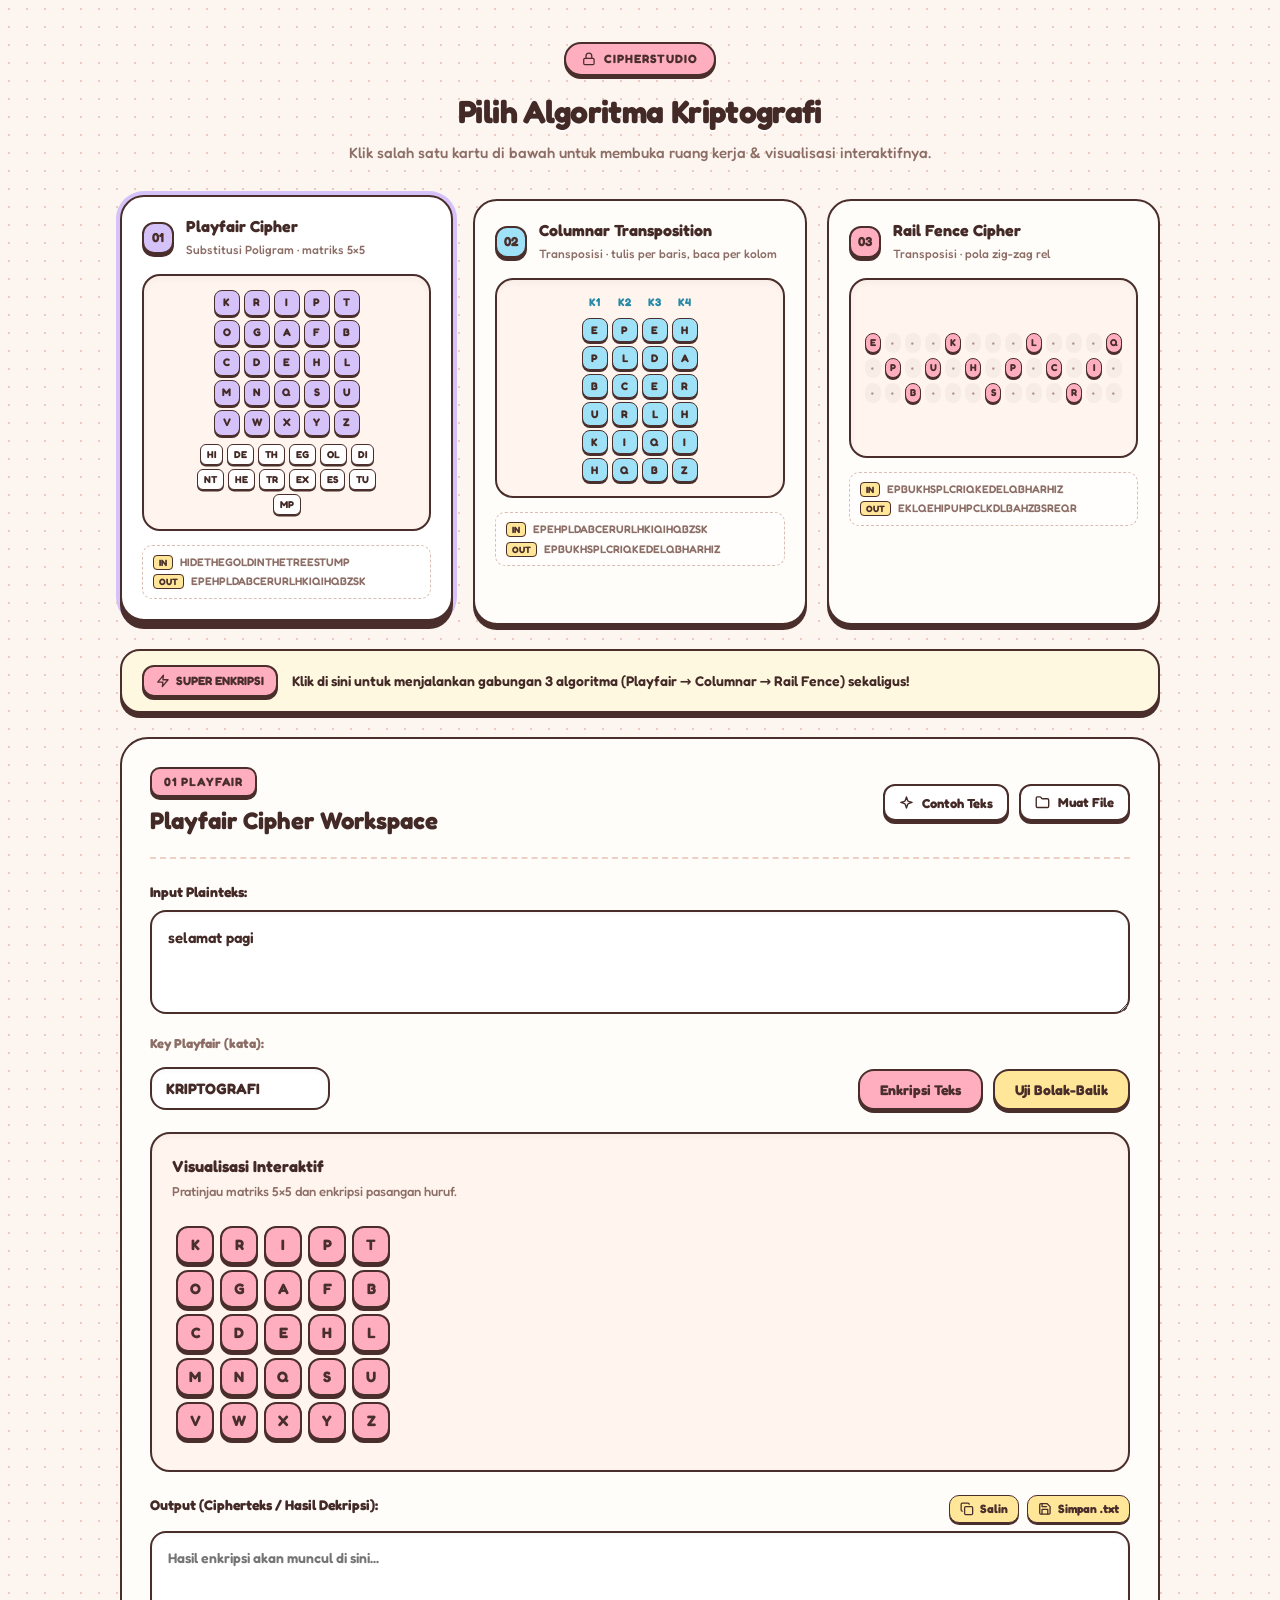
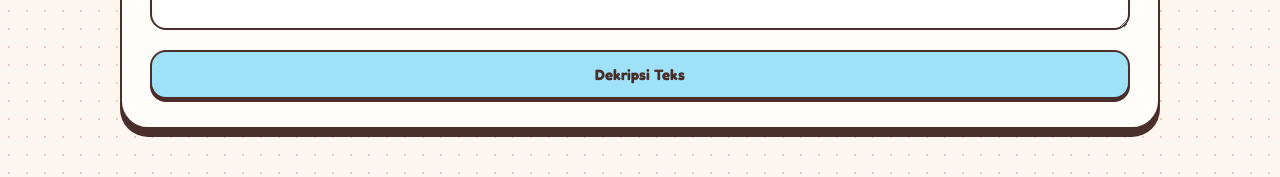
==== frontend/index.html @ e1f06497 "feat(frontend): add visual cryptography studio with responsive pastel UI and .htaccess" ====
<!DOCTYPE html>
<html lang="id">
<head>
  <meta charset="UTF-8" />
  <meta name="viewport" content="width=device-width, initial-scale=1.0" />
  <title>CipherStack — Visual Cryptography Studio</title>
  <link rel="preconnect" href="https://fonts.googleapis.com">
  <link rel="preconnect" href="https://fonts.gstatic.com" crossorigin>
  <link href="https://fonts.googleapis.com/css2?family=Fredoka:wght@400;500;600;700&family=Quicksand:wght@500;600;700&family=JetBrains+Mono:wght@500;700&display=swap" rel="stylesheet">
  <link rel="stylesheet" href="style.css" />
</head>
<body>
  <div class="container">
    <!-- Header -->
    <header class="header">
      <div class="logo-tag">
        <svg class="ui-icon" viewBox="0 0 24 24"><rect x="3" y="11" width="18" height="11" rx="2" ry="2"></rect><path d="M7 11V7a5 5 0 0 1 10 0v4"></path></svg>
        CIPHERSTUDIO
      </div>
      <h1>Pilih Algoritma Kriptografi</h1>
      <p class="subtitle">Klik salah satu kartu di bawah untuk membuka ruang kerja & visualisasi interaktifnya.</p>
    </header>

    <!-- 3 KARTU BERDAMPINGAN PERSIS SEPERTI GAMBAR -->
    <section class="cards-showcase">
      <!-- 01 Playfair Card (Default Active) -->
      <div class="show-card card-playfair active" data-algo="playfair">
        <div class="card-top">
          <span class="card-num num-purple">01</span>
          <div>
            <h3>Playfair Cipher</h3>
            <span class="card-desc">Substitusi Poligram · matriks 5×5</span>
          </div>
        </div>
        <div class="preview-box">
          <div class="pf-mini-grid" id="pfPreviewGrid"></div>
          <div class="pf-digraphs-row" id="pfPreviewDigraphs"></div>
        </div>
        <div class="io-sample">
          <div><small>IN</small> <span id="pfSampleIn">HIDETHEGOLDINTHETREESTUMP</span></div>
          <div><small>OUT</small> <span id="pfSampleOut">EPEHPLDABCERURLHKIQIHQBZSK</span></div>
        </div>
      </div>

      <!-- 02 Columnar Card -->
      <div class="show-card card-columnar" data-algo="columnar">
        <div class="card-top">
          <span class="card-num num-cyan">02</span>
          <div>
            <h3>Columnar Transposition</h3>
            <span class="card-desc">Transposisi · tulis per baris, baca per kolom</span>
          </div>
        </div>
        <div class="preview-box">
          <div class="col-headers"><span>K1</span><span>K2</span><span>K3</span><span>K4</span></div>
          <div class="col-mini-grid" id="colPreviewGrid"></div>
        </div>
        <div class="io-sample">
          <div><small>IN</small> <span id="colSampleIn">EPEHPLDABCERURLHKIQIHQBZSK</span></div>
          <div><small>OUT</small> <span id="colSampleOut">EPBUKHSPLCRIQKEDELQBHARHIZ</span></div>
        </div>
      </div>

      <!-- 03 Rail Fence Card -->
      <div class="show-card card-rail" data-algo="rail">
        <div class="card-top">
          <span class="card-num num-pink">03</span>
          <div>
            <h3>Rail Fence Cipher</h3>
            <span class="card-desc">Transposisi · pola zig-zag rel</span>
          </div>
        </div>
        <div class="preview-box">
          <div class="rail-mini-preview" id="railPreviewGrid"></div>
        </div>
        <div class="io-sample">
          <div><small>IN</small> <span id="railSampleIn">EPBUKHSPLCRIQKEDELQBHARHIZ</span></div>
          <div><small>OUT</small> <span id="railSampleOut">EKLQEHIPUHPCLKDLBAHZBSREQR</span></div>
        </div>
      </div>
    </section>

    <!-- Super Enkripsi Banner Option -->
    <div class="super-banner" id="btnSuper">
      <span class="super-badge">
        <svg class="ui-icon" viewBox="0 0 24 24"><polygon points="13 2 3 14 12 14 11 22 21 10 12 10 13 2"></polygon></svg>
        SUPER ENKRIPSI
      </span>
      <span>Klik di sini untuk menjalankan gabungan 3 algoritma (Playfair → Columnar → Rail Fence) sekaligus!</span>
    </div>

    <!-- WORKSPACE AREA: MUNCUL SESUAI KARTU YANG DIKLIK -->
    <section class="workspace-card" id="workspaceArea">
      <!-- Title Workspace -->
      <div class="ws-header">
        <div>
          <span class="ws-badge" id="wsBadge">03 RAIL FENCE</span>
          <h2 id="wsTitle">Rail Fence Cipher Workspace</h2>
        </div>
        <div class="ws-actions">
          <button class="btn btn-sm btn-ghost" id="btnSample">
            <svg class="ui-icon" viewBox="0 0 24 24"><path d="m12 3-1.9 5.8a2 2 0 0 1-1.3 1.3L3 12l5.8 1.9a2 2 0 0 1 1.3 1.3L12 21l1.9-5.8a2 2 0 0 1 1.3-1.3L21 12l-5.8-1.9a2 2 0 0 1-1.3-1.3Z"></path></svg>
            Contoh Teks
          </button>
          <label class="btn btn-sm btn-ghost">
            <svg class="ui-icon" viewBox="0 0 24 24"><path d="M20 20a2 2 0 0 0 2-2V8a2 2 0 0 0-2-2h-7.9a2 2 0 0 1-1.69-.9L9.6 3.9A2 2 0 0 0 7.93 3H4a2 2 0 0 0-2 2v13a2 2 0 0 0 2 2Z"></path></svg>
            Muat File <input type="file" id="fileInput" accept=".txt" hidden />
          </label>
        </div>
      </div>

      <!-- Input Plaintext & Key -->
      <div class="input-section">
        <label><b>Input Plainteks:</b></label>
        <textarea id="inputText" rows="3" placeholder="Ketik plainteks di sini...">selamat pagi</textarea>

        <!-- Kunci Dinamis Sesuai Algoritma -->
        <div class="key-row">
          <div class="key-field" id="grpRail">
            <label>Key (jumlah rel):</label>
            <input type="number" id="keyRail" value="3" min="1" max="25" />
          </div>

          <div class="key-field" id="grpCol" style="display:none;">
            <label>Key (jumlah kolom):</label>
            <input type="number" id="keyCol" value="4" min="1" max="25" />
          </div>

          <div class="key-field" id="grpPf" style="display:none;">
            <label>Key Playfair (kata):</label>
            <input type="text" id="keyPf" value="KRIPTOGRAFI" />
          </div>

          <div class="btn-group-enc">
            <button class="btn btn-primary" id="btnEncrypt">Enkripsi Teks</button>
            <button class="btn btn-outline" id="btnQuickTest">Uji Bolak-Balik</button>
          </div>
        </div>
      </div>

      <!-- Visualisasi Interaktif (Zig-Zag / Matrix / Columnar) -->
      <div class="viz-section">
        <div class="viz-header">
          <h3>Visualisasi Interaktif</h3>
          <small class="text-muted" id="vizDesc">Pratinjau input pada pola zig-zag.</small>
        </div>
        <div class="viz-content" id="vizContent"></div>
      </div>

      <!-- Output Ciphertext & Tombol Dekripsi Berada di Bawah Output -->
      <div class="output-section">
        <div class="output-header">
          <label><b>Output (Cipherteks / Hasil Dekripsi):</b></label>
          <div class="out-tools">
            <span class="link-tool" id="btnCopy">
              <svg class="ui-icon" viewBox="0 0 24 24"><rect width="14" height="14" x="8" y="8" rx="2" ry="2"></rect><path d="M4 16c-1.1 0-2-.9-2-2V4c0-1.1.9-2 2-2h10c1.1 0 2 .9 2 2"></path></svg>
              Salin
            </span>
            <span class="link-tool" id="btnSave">
              <svg class="ui-icon" viewBox="0 0 24 24"><path d="M19 21H5a2 2 0 0 1-2-2V5a2 2 0 0 1 2-2h11l5 5v11a2 2 0 0 1-2 2z"></path><polyline points="17 21 17 13 7 13 7 21"></polyline><polyline points="7 3 7 8 15 8"></polyline></svg>
              Simpan .txt
            </span>
          </div>
        </div>
        <textarea id="outputText" rows="3" class="mono-font" placeholder="Hasil enkripsi akan muncul di sini..."></textarea>

        <!-- Tombol Dekripsi Tepat di Bawah Output -->
        <div class="decrypt-bar">
          <button class="btn btn-decrypt" id="btnDecrypt">Dekripsi Teks</button>
        </div>

        <!-- Validasi Kebenaran -->
        <div id="valBox" class="val-box" style="display:none;">
          <span class="val-icon" id="valIcon">
            <svg class="ui-icon val-svg" viewBox="0 0 24 24"><path d="M22 11.08V12a10 10 0 1 1-5.93-9.14"></path><polyline points="22 4 12 14.01 9 11.01"></polyline></svg>
          </span>
          <div>
            <strong id="valTitle">Hasil 100% Identik</strong>
            <p id="valDesc">Pesan berhasil didekripsi sempurna sesuai dengan plainteks awal.</p>
          </div>
        </div>
      </div>
    </section>
  </div>

  <!-- Algoritma Backend -->
  <script src="../backend/playfair.js"></script>
  <script src="../backend/columnar_transposition.js"></script>
  <script src="../backend/rail_fence.js"></script>
  <!-- Skrip Frontend -->
  <script src="app.js"></script>
</body>
</html>
---- frontend/style.css ----
/* =========================================================
   CipherStack — Kawaii & Cozy Game Aesthetic Stylesheet
   Inspired by Pastel Cozy Game UI & Character Customizers
   ========================================================= */

:root {
  --border-color: #4a2e2b;
  --border-width: 2.5px;
  --bg-main: #fdf5ef;
  --bg-card: #fffdfa;
  --bg-inner: #fff5ee;
  
  --text-main: #442a27;
  --text-muted: #8c6e66;
  --text-light: #ab8f88;
  
  --pastel-pink: #ffaec0;
  --pastel-pink-dark: #f08ea4;
  --pastel-pink-light: #ffeef2;
  
  --pastel-purple: #d5c2f8;
  --pastel-purple-dark: #bba0ec;
  --pastel-purple-light: #f3edfd;
  
  --pastel-cyan: #9fe2f7;
  --pastel-cyan-dark: #6eceea;
  --pastel-cyan-light: #e8f9fd;
  
  --pastel-yellow: #ffe699;
  --pastel-yellow-dark: #f7d268;
  --pastel-yellow-light: #fff8e1;
  
  --pastel-green: #bceecf;
  --pastel-green-dark: #8fe0ad;
  --pastel-green-light: #eafaf0;
  
  --pastel-peach: #ffd4b8;
  --shadow-solid: 0 5px 0 var(--border-color);
  --shadow-solid-sm: 0 3px 0 var(--border-color);
  --shadow-solid-lg: 0 8px 0 var(--border-color);
}

* {
  box-sizing: border-box;
  margin: 0;
  padding: 0;
  font-family: 'Fredoka', 'Quicksand', system-ui, sans-serif;
  -webkit-tap-highlight-color: transparent;
}

/* Custom Cozy Scrollbars */
::-webkit-scrollbar {
  height: 8px;
  width: 8px;
}
::-webkit-scrollbar-track {
  background: var(--bg-inner);
  border-radius: 10px;
}
::-webkit-scrollbar-thumb {
  background: #dabeb2;
  border-radius: 10px;
  border: 1.5px solid var(--border-color);
}
::-webkit-scrollbar-thumb:hover {
  background: var(--pastel-pink);
}

/* =========================================================
   UI Icons (SVG)
   ========================================================= */
.ui-icon {
  width: 1.15em;
  height: 1.15em;
  stroke: currentColor;
  stroke-width: 2.2;
  stroke-linecap: round;
  stroke-linejoin: round;
  fill: none;
  display: inline-block;
  vertical-align: -0.16em;
  flex-shrink: 0;
}

.val-svg {
  width: 26px;
  height: 26px;
  stroke-width: 2.5;
  display: block;
}

.val-icon {
  display: flex;
  align-items: center;
  justify-content: center;
  flex-shrink: 0;
}

body {
  background-color: var(--bg-main);
  background-image: radial-gradient(#eccbbe 1.5px, transparent 1.5px);
  background-size: 18px 18px;
  color: var(--text-main);
  padding: 32px 16px 48px;
  line-height: 1.5;
  min-height: 100vh;
}

.container {
  max-width: 1040px;
  margin: 0 auto;
  display: flex;
  flex-direction: column;
  gap: 24px;
}

/* =========================================================
   Header Section
   ========================================================= */
.header {
  text-align: center;
  position: relative;
  padding: 10px 0;
}

.logo-tag {
  display: inline-flex;
  align-items: center;
  gap: 8px;
  font-size: 12px;
  font-weight: 700;
  letter-spacing: 0.08em;
  padding: 6px 16px;
  border-radius: 100px;
  background: var(--pastel-pink);
  border: var(--border-width) solid var(--border-color);
  color: var(--border-color);
  box-shadow: var(--shadow-solid-sm);
  margin-bottom: 12px;
}

h1 {
  font-size: 32px;
  font-weight: 700;
  color: var(--text-main);
  letter-spacing: -0.02em;
  text-shadow: 0 2px 0 rgba(255, 255, 255, 0.8);
}

.subtitle {
  font-size: 15px;
  font-weight: 500;
  color: var(--text-muted);
  margin-top: 6px;
  max-width: 600px;
  margin-left: auto;
  margin-right: auto;
}

/* =========================================================
   3 Cards Showcase (Character Customizer Slot Style)
   ========================================================= */
.cards-showcase {
  display: grid;
  grid-template-columns: repeat(3, 1fr);
  gap: 20px;
}

.show-card {
  background: var(--bg-card);
  border: var(--border-width) solid var(--border-color);
  border-radius: 24px;
  padding: 20px;
  cursor: pointer;
  transition: transform 0.2s cubic-bezier(0.34, 1.56, 0.64, 1), box-shadow 0.2s cubic-bezier(0.34, 1.56, 0.64, 1);
  display: flex;
  flex-direction: column;
  gap: 14px;
  box-shadow: var(--shadow-solid);
  position: relative;
  overflow: hidden;
}

.show-card:hover {
  transform: translateY(-4px);
  box-shadow: var(--shadow-solid-lg);
}

.show-card.active {
  transform: translateY(-4px);
  box-shadow: var(--shadow-solid-lg), 0 0 0 4px var(--card-accent);
  background: #ffffff;
}

/* Card Accent Themes */
.card-playfair {
  --card-accent: var(--pastel-purple);
  --card-pill: var(--pastel-purple-light);
  --card-btn: #c7aefa;
}

.card-columnar {
  --card-accent: var(--pastel-cyan);
  --card-pill: var(--pastel-cyan-light);
  --card-btn: #8ce1f7;
}

.card-rail {
  --card-accent: var(--pastel-pink);
  --card-pill: var(--pastel-pink-light);
  --card-btn: #ff9fba;
}

.card-top {
  display: flex;
  align-items: center;
  gap: 12px;
}

.card-top h3 {
  font-size: 16px;
  font-weight: 700;
  color: var(--text-main);
  line-height: 1.2;
}

.card-desc {
  font-size: 12px;
  font-weight: 500;
  color: var(--text-muted);
}

.card-num {
  font-size: 13px;
  font-weight: 800;
  width: 32px;
  height: 32px;
  border-radius: 12px;
  display: grid;
  place-items: center;
  border: var(--border-width) solid var(--border-color);
  box-shadow: var(--shadow-solid-sm);
  flex-shrink: 0;
}

.num-purple {
  background: var(--pastel-purple);
  color: var(--border-color);
}

.num-cyan {
  background: var(--pastel-cyan);
  color: var(--border-color);
}

.num-pink {
  background: var(--pastel-pink);
  color: var(--border-color);
}

/* Showcase Mini Preview Box (Like Item Grid Slots) */
.preview-box {
  background: var(--bg-inner);
  border: var(--border-width) solid var(--border-color);
  border-radius: 18px;
  padding: 14px;
  min-height: 180px;
  display: flex;
  flex-direction: column;
  align-items: center;
  justify-content: center;
  gap: 8px;
  box-shadow: inset 0 3px 6px rgba(74, 46, 43, 0.04);
}

.pf-mini-grid, .col-mini-grid, .col-headers {
  display: grid;
  gap: 4px;
}

.pf-mini-grid {
  grid-template-columns: repeat(5, 26px);
}

.col-mini-grid, .col-headers {
  grid-template-columns: repeat(4, 26px);
}

.col-headers {
  text-align: center;
  font-size: 11px;
  font-weight: 800;
  color: #278aa6;
}

.pf-mini-cell, .col-mini-cell, .rm-cell {
  border-radius: 8px;
  display: grid;
  place-items: center;
  font-family: 'Fredoka', 'JetBrains Mono', monospace;
  font-size: 11px;
  font-weight: 700;
  border: 1.5px solid var(--border-color);
}

.pf-mini-cell {
  height: 26px;
  background: var(--pastel-purple);
  color: var(--text-main);
  box-shadow: 0 2px 0 var(--border-color);
}

.col-mini-cell {
  height: 24px;
  background: var(--pastel-cyan);
  color: var(--text-main);
  box-shadow: 0 2px 0 var(--border-color);
}

.pf-digraphs-row {
  display: flex;
  flex-wrap: wrap;
  gap: 4px;
  justify-content: center;
  max-width: 200px;
}

.pf-chip {
  font-size: 10px;
  font-family: 'Fredoka', 'JetBrains Mono', monospace;
  font-weight: 700;
  background: #ffffff;
  border: 1.5px solid var(--border-color);
  padding: 2px 6px;
  border-radius: 6px;
  color: var(--text-main);
  box-shadow: 0 1.5px 0 var(--border-color);
}

.rail-mini-preview {
  display: flex;
  flex-direction: column;
  gap: 5px;
  width: 100%;
}

.rm-row {
  display: flex;
  align-items: center;
  gap: 4px;
  justify-content: center;
}

.rm-cell {
  width: 20px;
  height: 20px;
  font-size: 10px;
}

.rm-cell.active {
  background: var(--pastel-pink);
  color: var(--border-color);
  box-shadow: 0 2px 0 var(--border-color);
}

.rm-cell.dot {
  background: rgba(74, 46, 43, 0.04);
  border-color: transparent;
  color: var(--text-light);
  font-size: 12px;
}

.io-sample {
  font-family: 'Fredoka', 'JetBrains Mono', monospace;
  font-size: 11px;
  font-weight: 600;
  color: var(--text-muted);
  display: flex;
  flex-direction: column;
  gap: 3px;
  background: rgba(255, 255, 255, 0.6);
  padding: 8px 10px;
  border-radius: 10px;
  border: 1.5px dashed #dabeb2;
}

.io-sample div {
  white-space: nowrap;
  overflow: hidden;
  text-overflow: ellipsis;
}

.io-sample small {
  color: var(--border-color);
  font-weight: 800;
  margin-right: 4px;
  background: var(--pastel-yellow);
  padding: 1px 5px;
  border-radius: 4px;
  border: 1px solid var(--border-color);
}

/* =========================================================
   Super Enkripsi Banner (Cute Ribbon Banner)
   ========================================================= */
.super-banner {
  background: var(--pastel-yellow-light);
  border: var(--border-width) solid var(--border-color);
  border-radius: 20px;
  padding: 14px 20px;
  display: flex;
  align-items: center;
  gap: 14px;
  font-size: 14px;
  font-weight: 600;
  color: var(--text-main);
  cursor: pointer;
  box-shadow: var(--shadow-solid);
  transition: all 0.2s cubic-bezier(0.34, 1.56, 0.64, 1);
}

.super-banner:hover {
  background: var(--pastel-yellow);
  transform: translateY(-2px);
  box-shadow: var(--shadow-solid-lg);
}

.super-badge {
  display: inline-flex;
  align-items: center;
  gap: 6px;
  font-weight: 800;
  font-size: 12px;
  background: var(--pastel-pink);
  color: var(--border-color);
  border: var(--border-width) solid var(--border-color);
  padding: 5px 12px;
  border-radius: 12px;
  box-shadow: var(--shadow-solid-sm);
  flex-shrink: 0;
}

/* =========================================================
   Workspace Main Card
   ========================================================= */
.workspace-card {
  background: var(--bg-card);
  border: var(--border-width) solid var(--border-color);
  border-radius: 28px;
  padding: 28px;
  display: flex;
  flex-direction: column;
  gap: 22px;
  box-shadow: var(--shadow-solid-lg);
}

.ws-header {
  display: flex;
  justify-content: space-between;
  align-items: center;
  flex-wrap: wrap;
  gap: 12px;
  border-bottom: 2px dashed #ecd0c3;
  padding-bottom: 18px;
}

.ws-badge {
  display: inline-block;
  font-size: 12px;
  font-weight: 800;
  letter-spacing: 0.06em;
  background: var(--pastel-pink);
  color: var(--border-color);
  border: 2px solid var(--border-color);
  padding: 4px 12px;
  border-radius: 10px;
  box-shadow: var(--shadow-solid-sm);
  margin-bottom: 6px;
}

.ws-header h2 {
  font-size: 24px;
  font-weight: 700;
  color: var(--text-main);
}

.ws-actions {
  display: flex;
  gap: 10px;
}

/* =========================================================
   Input & Form Controls
   ========================================================= */
.input-section label, .output-header label {
  font-size: 14px;
  font-weight: 700;
  color: var(--text-main);
  margin-bottom: 8px;
  display: block;
}

textarea, .key-field input {
  background: #ffffff;
  border: var(--border-width) solid var(--border-color);
  border-radius: 16px;
  color: var(--text-main);
  outline: none;
  font-weight: 600;
  box-shadow: inset 0 2px 4px rgba(74, 46, 43, 0.04);
  transition: all 0.2s ease;
}

textarea {
  width: 100%;
  padding: 14px 16px;
  font-size: 15px;
  resize: vertical;
  line-height: 1.6;
}

textarea:focus, .key-field input:focus {
  border-color: #f08ea4;
  box-shadow: 0 0 0 4px var(--pastel-pink-light), inset 0 2px 4px rgba(74, 46, 43, 0.04);
}

.mono-font {
  font-family: 'Fredoka', 'JetBrains Mono', monospace;
  font-size: 14px;
}

.key-row {
  display: flex;
  align-items: flex-end;
  gap: 14px;
  margin-top: 14px;
  flex-wrap: wrap;
}

.key-field {
  display: flex;
  flex-direction: column;
  gap: 6px;
}

.key-field label {
  font-size: 13px;
  font-weight: 700;
  color: var(--text-muted);
}

.key-field input {
  padding: 10px 14px;
  font-size: 15px;
  font-family: 'Fredoka', 'JetBrains Mono', monospace;
  font-weight: 700;
}

.key-field input[type="number"] {
  width: 110px;
}

.key-field input[type="text"] {
  width: 180px;
  text-transform: uppercase;
}

.btn-group-enc {
  display: flex;
  gap: 10px;
  margin-left: auto;
}

/* =========================================================
   Buttons (Kawaii Tactile Game Push-Buttons)
   ========================================================= */
.btn {
  padding: 10px 20px;
  border-radius: 16px;
  font-size: 14px;
  font-weight: 700;
  cursor: pointer;
  border: var(--border-width) solid var(--border-color);
  box-shadow: var(--shadow-solid-sm);
  transition: all 0.15s cubic-bezier(0.34, 1.56, 0.64, 1);
  display: inline-flex;
  align-items: center;
  justify-content: center;
  gap: 8px;
  user-select: none;
}

.btn:hover {
  transform: translateY(-2px);
  box-shadow: var(--shadow-solid);
}

.btn:active {
  transform: translateY(2px);
  box-shadow: 0 1px 0 var(--border-color);
}

.btn-sm {
  padding: 7px 14px;
  font-size: 13px;
  border-radius: 12px;
}

.btn-primary {
  background: var(--pastel-pink);
  color: var(--border-color);
}

.btn-primary:hover {
  background: var(--pastel-pink-dark);
}

.btn-outline {
  background: var(--pastel-yellow);
  color: var(--border-color);
}

.btn-outline:hover {
  background: var(--pastel-yellow-dark);
}

.btn-ghost {
  background: #ffffff;
  color: var(--text-main);
}

.btn-ghost:hover {
  background: var(--pastel-peach);
}

/* =========================================================
   Interactive Visualization (Game Grid Display)
   ========================================================= */
.viz-section {
  background: var(--bg-inner);
  border: var(--border-width) solid var(--border-color);
  border-radius: 20px;
  padding: 20px;
  box-shadow: inset 0 3px 6px rgba(74, 46, 43, 0.03);
}

.viz-header {
  margin-bottom: 14px;
}

.viz-header h3 {
  font-size: 16px;
  font-weight: 700;
  color: var(--text-main);
}

.text-muted {
  color: var(--text-muted);
  font-size: 13px;
  font-weight: 500;
}

.viz-content {
  overflow-x: auto;
  padding: 10px 4px;
}

.rail-row {
  display: flex;
  align-items: center;
  gap: 8px;
  margin-bottom: 8px;
}

.rail-label {
  font-size: 13px;
  font-weight: 800;
  color: var(--border-color);
  background: var(--pastel-yellow);
  border: 1.5px solid var(--border-color);
  border-radius: 8px;
  padding: 4px 6px;
  width: 36px;
  text-align: center;
  flex-shrink: 0;
  box-shadow: 0 2px 0 var(--border-color);
}

.rail-cell {
  width: 38px;
  height: 38px;
  border-radius: 12px;
  display: grid;
  place-items: center;
  font-size: 15px;
  font-weight: 800;
  flex-shrink: 0;
  transition: all 0.2s cubic-bezier(0.34, 1.56, 0.64, 1);
  user-select: none;
  border: var(--border-width) solid var(--border-color);
}

.rail-cell.filled {
  background: var(--pastel-pink) !important;
  color: var(--border-color);
  box-shadow: var(--shadow-solid-sm);
  animation: popCell 0.25s cubic-bezier(0.34, 1.56, 0.64, 1);
}

.rail-cell.filled:hover {
  transform: scale(1.15) translateY(-3px);
  box-shadow: var(--shadow-solid);
  cursor: pointer;
  z-index: 2;
}

.rail-cell.empty {
  background: rgba(255, 255, 255, 0.6) !important;
  border: 1.5px dashed #dac2b6 !important;
  box-shadow: none !important;
}

@keyframes popCell {
  0% { transform: scale(0.6); opacity: 0; }
  100% { transform: scale(1); opacity: 1; }
}

/* =========================================================
   Output & Decrypt Section
   ========================================================= */
.output-header {
  display: flex;
  justify-content: space-between;
  align-items: center;
  margin-bottom: 8px;
}

.out-tools {
  display: flex;
  gap: 8px;
}

.link-tool {
  display: inline-flex;
  align-items: center;
  gap: 6px;
  font-size: 12px;
  font-weight: 700;
  color: var(--border-color);
  background: var(--pastel-yellow);
  border: 1.5px solid var(--border-color);
  padding: 4px 10px;
  border-radius: 10px;
  cursor: pointer;
  box-shadow: 0 2px 0 var(--border-color);
  transition: all 0.15s ease;
}

.link-tool:hover {
  background: var(--pastel-yellow-dark);
  transform: translateY(-1px);
  box-shadow: 0 3px 0 var(--border-color);
  text-decoration: none;
}

.link-tool:active {
  transform: translateY(1px);
  box-shadow: 0 1px 0 var(--border-color);
}

.decrypt-bar {
  margin-top: 14px;
}

.btn-decrypt {
  width: 100%;
  background: var(--pastel-cyan);
  color: var(--border-color);
  padding: 13px;
  font-size: 15px;
  font-weight: 800;
}

.btn-decrypt:hover {
  background: var(--pastel-cyan-dark);
}

/* =========================================================
   Validation Box (Toast Style)
   ========================================================= */
.val-box {
  margin-top: 16px;
  padding: 14px 18px;
  border-radius: 18px;
  display: flex;
  align-items: center;
  gap: 14px;
  border: var(--border-width) solid var(--border-color);
  box-shadow: var(--shadow-solid-sm);
  animation: popCell 0.25s ease;
}

.val-box.val-ok {
  background: var(--pastel-green);
  color: var(--border-color);
}

.val-box.val-fail {
  background: #ffd6d6;
  color: var(--border-color);
}

.val-icon {
  font-size: 24px;
}

.val-box strong {
  font-size: 14px;
  font-weight: 800;
  display: block;
}

.val-box p {
  font-size: 13px;
  font-weight: 500;
  color: var(--text-main);
}

/* =========================================================
   Responsive Breakpoints (Desktop -> Tablet -> Mobile)
   ========================================================= */

/* Tablet & Medium Screens */
@media (max-width: 900px) {
  .cards-showcase {
    grid-template-columns: 1fr;
    gap: 16px;
  }
  
  .workspace-card {
    padding: 22px;
    border-radius: 24px;
  }
  
  .btn-group-enc {
    margin-left: 0;
    width: 100%;
  }
  
  .btn-group-enc .btn {
    flex: 1;
  }
}

/* Mobile Screens */
@media (max-width: 640px) {
  body {
    padding: 20px 12px 36px;
  }
  
  .container {
    gap: 18px;
  }
  
  h1 {
    font-size: 24px;
  }
  
  .subtitle {
    font-size: 13.5px;
  }
  
  .super-banner {
    flex-direction: column;
    align-items: flex-start;
    gap: 10px;
    padding: 14px 16px;
    font-size: 13px;
    border-radius: 18px;
  }
  
  .ws-header {
    flex-direction: column;
    align-items: flex-start;
    gap: 12px;
  }
  
  .ws-header h2 {
    font-size: 20px;
  }
  
  .ws-actions {
    width: 100%;
    display: flex;
    gap: 8px;
  }
  
  .ws-actions .btn {
    flex: 1;
  }
  
  .key-row {
    flex-direction: column;
    align-items: stretch;
    gap: 12px;
  }
  
  .key-field input[type="number"],
  .key-field input[type="text"] {
    width: 100%;
  }
  
  .btn-group-enc {
    width: 100%;
    display: flex;
    gap: 8px;
  }
  
  .output-header {
    flex-direction: column;
    align-items: flex-start;
    gap: 8px;
  }
  
  .out-tools {
    width: 100%;
    display: flex;
    justify-content: flex-end;
  }
  
  .val-box {
    padding: 12px 14px;
    gap: 10px;
    border-radius: 14px;
  }
  
  .val-box strong {
    font-size: 13px;
  }
  
  .val-box p {
    font-size: 12px;
  }
}

/* Extra Small Phones (< 400px) */
@media (max-width: 400px) {
  h1 {
    font-size: 21px;
  }
  
  .btn-group-enc,
  .ws-actions {
    flex-direction: column;
  }
  
  .btn-group-enc .btn,
  .ws-actions .btn {
    width: 100%;
  }
  
  .out-tools {
    justify-content: stretch;
  }
  
  .out-tools .link-tool {
    flex: 1;
    justify-content: center;
  }
}
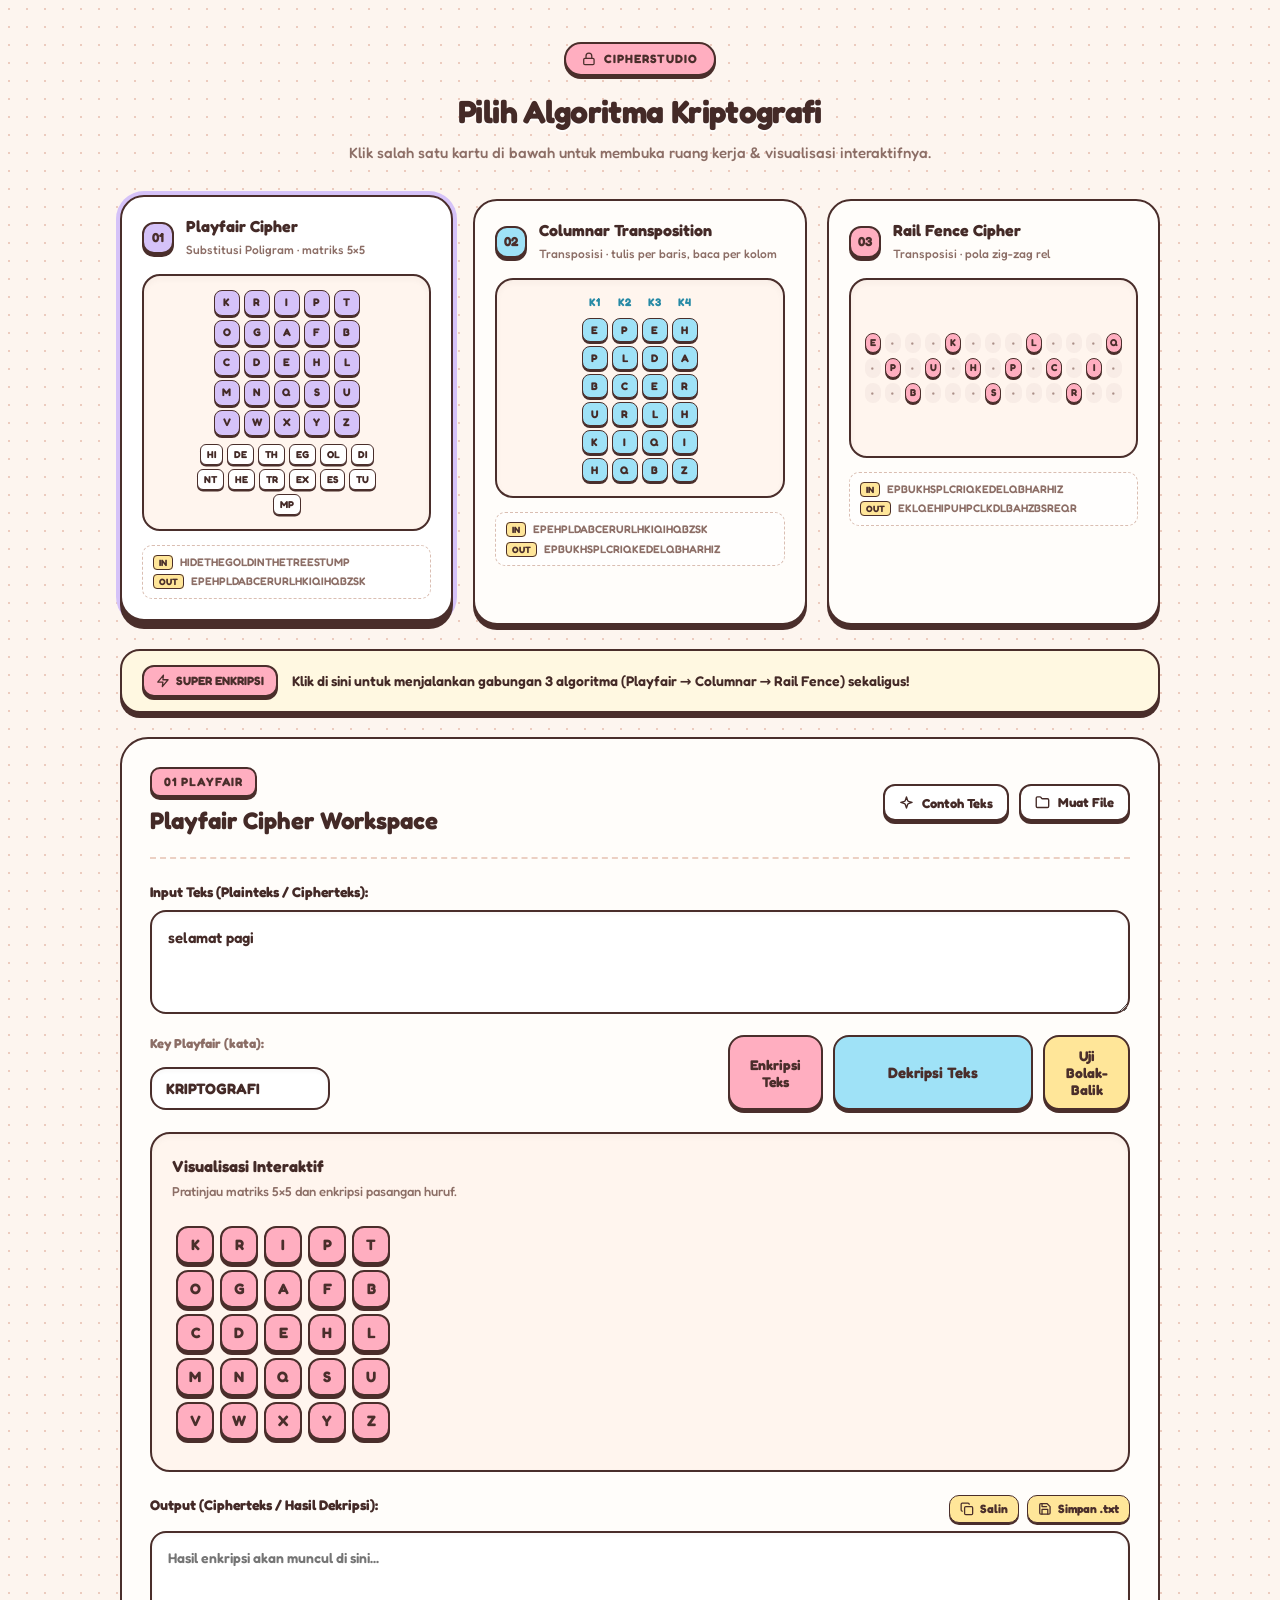
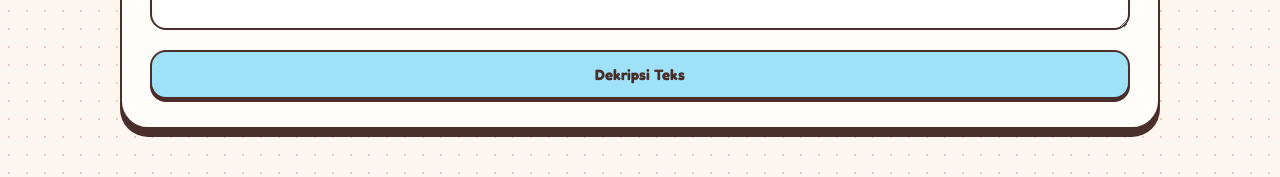
==== commit 594b6b13: "feat(frontend): allow standalone decryption from input or output without requiring initial plaintext" ====
--- a/frontend/index.html
+++ b/frontend/index.html
@@ -111,8 +111,8 @@
 
       <!-- Input Plaintext & Key -->
       <div class="input-section">
-        <label><b>Input Plainteks:</b></label>
-        <textarea id="inputText" rows="3" placeholder="Ketik plainteks di sini...">selamat pagi</textarea>
+        <label><b>Input Teks (Plainteks / Cipherteks):</b></label>
+        <textarea id="inputText" rows="3" placeholder="Ketik atau tempel teks (plainteks / cipherteks) di sini...">selamat pagi</textarea>
 
         <!-- Kunci Dinamis Sesuai Algoritma -->
         <div class="key-row">
@@ -133,6 +133,7 @@
 
           <div class="btn-group-enc">
             <button class="btn btn-primary" id="btnEncrypt">Enkripsi Teks</button>
+            <button class="btn btn-decrypt" id="btnDecryptTop">Dekripsi Teks</button>
             <button class="btn btn-outline" id="btnQuickTest">Uji Bolak-Balik</button>
           </div>
         </div>
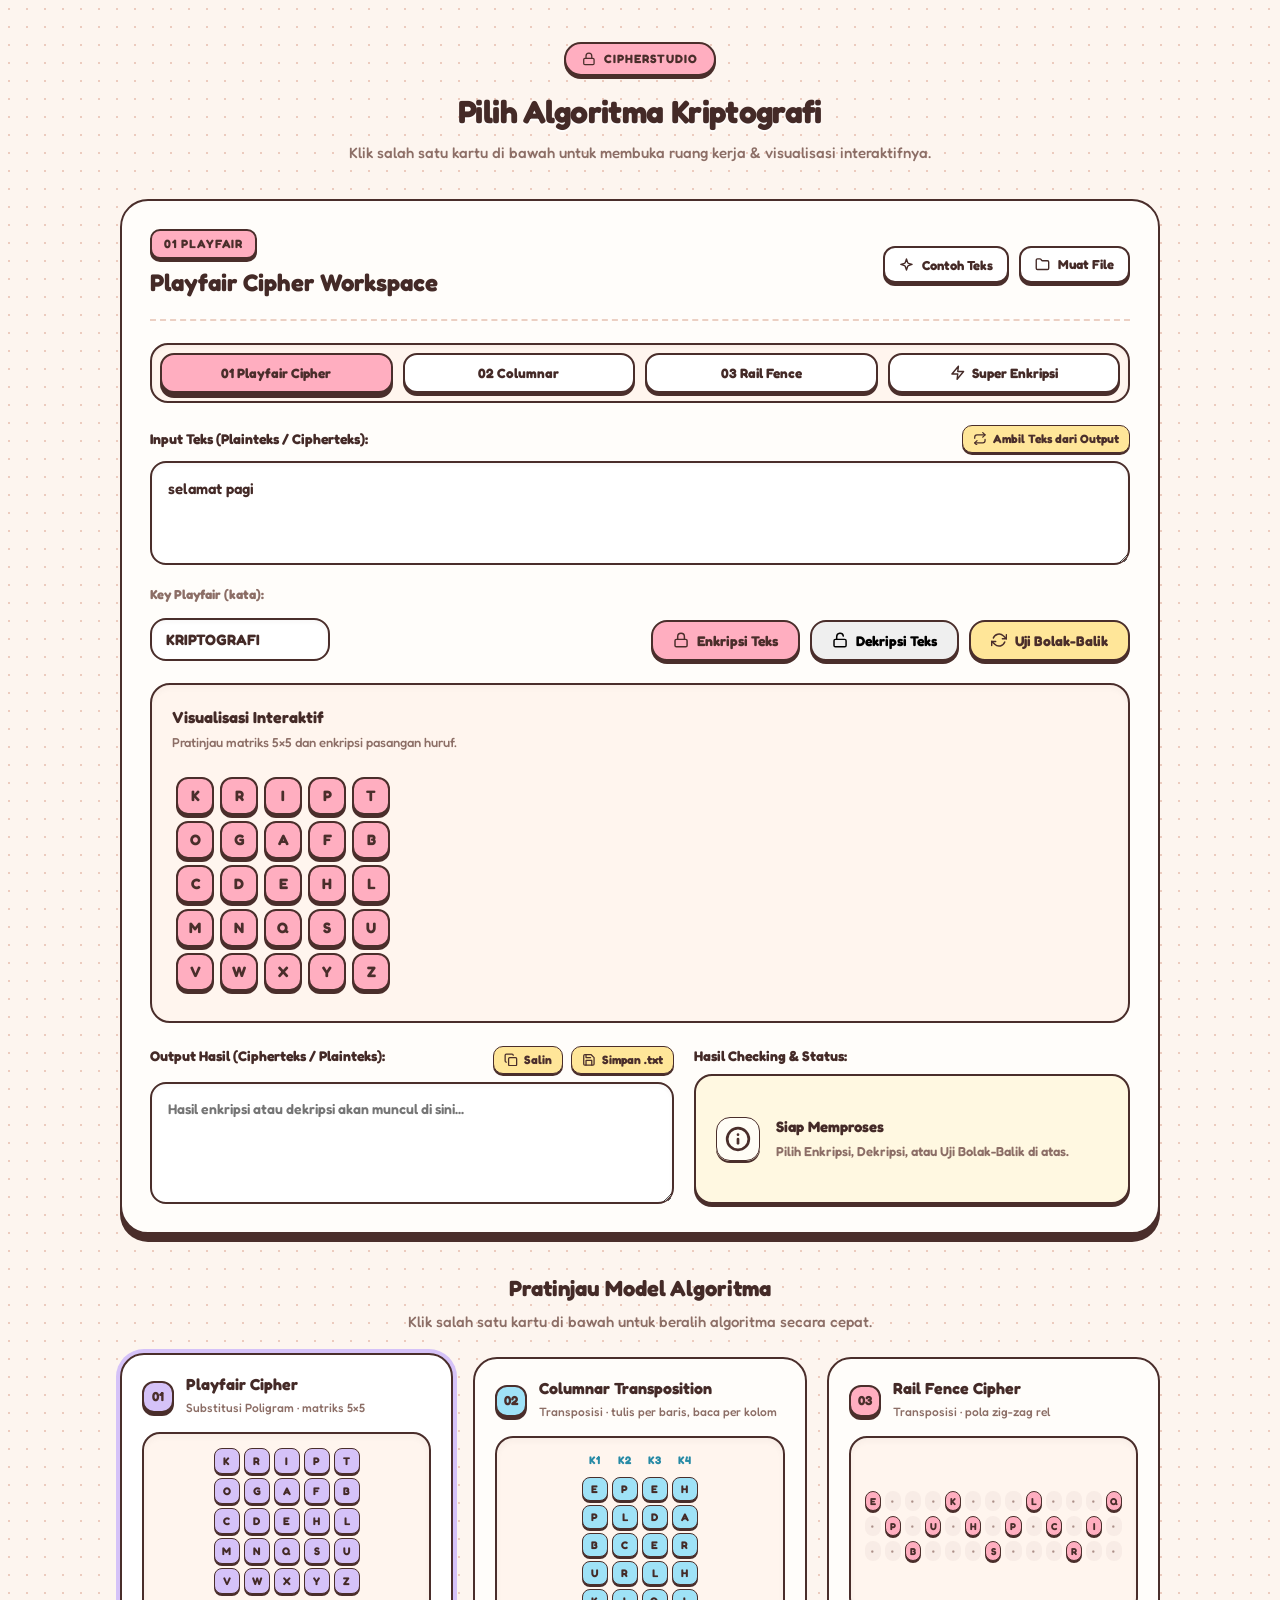
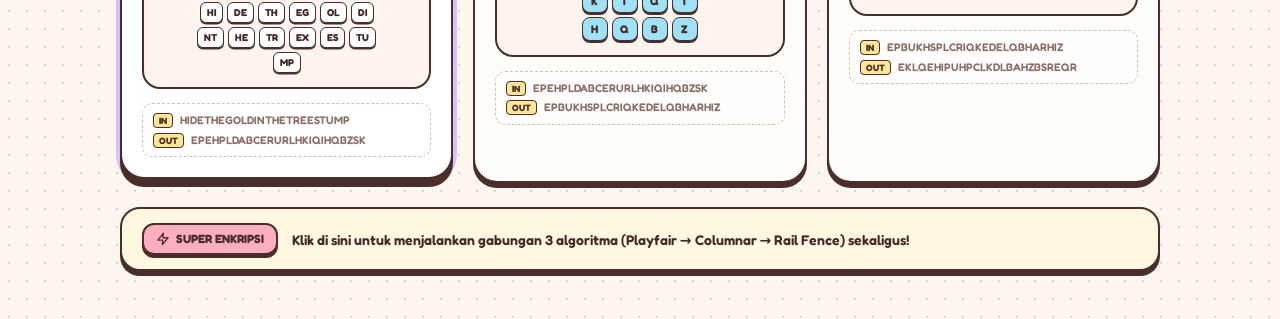
==== commit 6a218737: "feat(frontend): update workspace layout, quick algo tabs, and auto-scroll navigation" ====
--- a/frontend/index.html
+++ b/frontend/index.html
@@ -21,81 +21,13 @@
       <p class="subtitle">Klik salah satu kartu di bawah untuk membuka ruang kerja & visualisasi interaktifnya.</p>
     </header>
 
-    <!-- 3 KARTU BERDAMPINGAN PERSIS SEPERTI GAMBAR -->
-    <section class="cards-showcase">
-      <!-- 01 Playfair Card (Default Active) -->
-      <div class="show-card card-playfair active" data-algo="playfair">
-        <div class="card-top">
-          <span class="card-num num-purple">01</span>
-          <div>
-            <h3>Playfair Cipher</h3>
-            <span class="card-desc">Substitusi Poligram · matriks 5×5</span>
-          </div>
-        </div>
-        <div class="preview-box">
-          <div class="pf-mini-grid" id="pfPreviewGrid"></div>
-          <div class="pf-digraphs-row" id="pfPreviewDigraphs"></div>
-        </div>
-        <div class="io-sample">
-          <div><small>IN</small> <span id="pfSampleIn">HIDETHEGOLDINTHETREESTUMP</span></div>
-          <div><small>OUT</small> <span id="pfSampleOut">EPEHPLDABCERURLHKIQIHQBZSK</span></div>
-        </div>
-      </div>
-
-      <!-- 02 Columnar Card -->
-      <div class="show-card card-columnar" data-algo="columnar">
-        <div class="card-top">
-          <span class="card-num num-cyan">02</span>
-          <div>
-            <h3>Columnar Transposition</h3>
-            <span class="card-desc">Transposisi · tulis per baris, baca per kolom</span>
-          </div>
-        </div>
-        <div class="preview-box">
-          <div class="col-headers"><span>K1</span><span>K2</span><span>K3</span><span>K4</span></div>
-          <div class="col-mini-grid" id="colPreviewGrid"></div>
-        </div>
-        <div class="io-sample">
-          <div><small>IN</small> <span id="colSampleIn">EPEHPLDABCERURLHKIQIHQBZSK</span></div>
-          <div><small>OUT</small> <span id="colSampleOut">EPBUKHSPLCRIQKEDELQBHARHIZ</span></div>
-        </div>
-      </div>
-
-      <!-- 03 Rail Fence Card -->
-      <div class="show-card card-rail" data-algo="rail">
-        <div class="card-top">
-          <span class="card-num num-pink">03</span>
-          <div>
-            <h3>Rail Fence Cipher</h3>
-            <span class="card-desc">Transposisi · pola zig-zag rel</span>
-          </div>
-        </div>
-        <div class="preview-box">
-          <div class="rail-mini-preview" id="railPreviewGrid"></div>
-        </div>
-        <div class="io-sample">
-          <div><small>IN</small> <span id="railSampleIn">EPBUKHSPLCRIQKEDELQBHARHIZ</span></div>
-          <div><small>OUT</small> <span id="railSampleOut">EKLQEHIPUHPCLKDLBAHZBSREQR</span></div>
-        </div>
-      </div>
-    </section>
-
-    <!-- Super Enkripsi Banner Option -->
-    <div class="super-banner" id="btnSuper">
-      <span class="super-badge">
-        <svg class="ui-icon" viewBox="0 0 24 24"><polygon points="13 2 3 14 12 14 11 22 21 10 12 10 13 2"></polygon></svg>
-        SUPER ENKRIPSI
-      </span>
-      <span>Klik di sini untuk menjalankan gabungan 3 algoritma (Playfair → Columnar → Rail Fence) sekaligus!</span>
-    </div>
-
-    <!-- WORKSPACE AREA: MUNCUL SESUAI KARTU YANG DIKLIK -->
+    <!-- WORKSPACE AREA LANGSUNG DI ATAS: INPUT, VISUALISASI, OUTPUT & CHECKING -->
     <section class="workspace-card" id="workspaceArea">
-      <!-- Title Workspace -->
+      <!-- Title Workspace & Aksi File -->
       <div class="ws-header">
         <div>
-          <span class="ws-badge" id="wsBadge">03 RAIL FENCE</span>
-          <h2 id="wsTitle">Rail Fence Cipher Workspace</h2>
+          <span class="ws-badge" id="wsBadge">01 PLAYFAIR</span>
+          <h2 id="wsTitle">Playfair Cipher Workspace</h2>
         </div>
         <div class="ws-actions">
           <button class="btn btn-sm btn-ghost" id="btnSample">
@@ -109,14 +41,31 @@
         </div>
       </div>
 
-      <!-- Input Plaintext & Key -->
+      <!-- Tab Cepat Pilihan Algoritma di Atas Input -->
+      <div class="algo-quick-tabs">
+        <button class="tab-pill active" data-tab="playfair">01 Playfair Cipher</button>
+        <button class="tab-pill" data-tab="columnar">02 Columnar</button>
+        <button class="tab-pill" data-tab="rail">03 Rail Fence</button>
+        <button class="tab-pill tab-super" data-tab="super">
+          <svg class="ui-icon" viewBox="0 0 24 24"><polygon points="13 2 3 14 12 14 11 22 21 10 12 10 13 2"></polygon></svg>
+          Super Enkripsi
+        </button>
+      </div>
+
+      <!-- Input Plaintext / Ciphertext & Key -->
       <div class="input-section">
-        <label><b>Input Teks (Plainteks / Cipherteks):</b></label>
+        <div class="input-header-row">
+          <label><b>Input Teks (Plainteks / Cipherteks):</b></label>
+          <span class="link-tool" id="btnSwapInput" title="Tukar: ambil teks dari output ke input">
+            <svg class="ui-icon" viewBox="0 0 24 24"><polyline points="17 1 21 5 17 9"></polyline><path d="M3 11V9a4 4 0 0 1 4-4h14"></path><polyline points="7 23 3 19 7 15"></polyline><path d="M21 13v2a4 4 0 0 1-4 4H3"></path></svg>
+            Ambil Teks dari Output
+          </span>
+        </div>
         <textarea id="inputText" rows="3" placeholder="Ketik atau tempel teks (plainteks / cipherteks) di sini...">selamat pagi</textarea>
 
         <!-- Kunci Dinamis Sesuai Algoritma -->
         <div class="key-row">
-          <div class="key-field" id="grpRail">
+          <div class="key-field" id="grpRail" style="display:none;">
             <label>Key (jumlah rel):</label>
             <input type="number" id="keyRail" value="3" min="1" max="25" />
           </div>
@@ -126,15 +75,24 @@
             <input type="number" id="keyCol" value="4" min="1" max="25" />
           </div>
 
-          <div class="key-field" id="grpPf" style="display:none;">
+          <div class="key-field" id="grpPf">
             <label>Key Playfair (kata):</label>
             <input type="text" id="keyPf" value="KRIPTOGRAFI" />
           </div>
 
           <div class="btn-group-enc">
-            <button class="btn btn-primary" id="btnEncrypt">Enkripsi Teks</button>
-            <button class="btn btn-decrypt" id="btnDecryptTop">Dekripsi Teks</button>
-            <button class="btn btn-outline" id="btnQuickTest">Uji Bolak-Balik</button>
+            <button class="btn btn-primary" id="btnEncrypt">
+              <svg class="ui-icon" viewBox="0 0 24 24"><rect x="3" y="11" width="18" height="11" rx="2" ry="2"></rect><path d="M7 11V7a5 5 0 0 1 10 0v4"></path></svg>
+              Enkripsi Teks
+            </button>
+            <button class="btn btn-decrypt" id="btnDecrypt">
+              <svg class="ui-icon" viewBox="0 0 24 24"><rect x="3" y="11" width="18" height="11" rx="2" ry="2"></rect><path d="M7 11V7a5 5 0 0 1 9.9-1"></path></svg>
+              Dekripsi Teks
+            </button>
+            <button class="btn btn-outline" id="btnQuickTest">
+              <svg class="ui-icon" viewBox="0 0 24 24"><polyline points="23 4 23 10 17 10"></polyline><polyline points="1 20 1 14 7 14"></polyline><path d="M3.51 9a9 9 0 0 1 14.85-3.36L23 10M1 14l4.64 4.36A9 9 0 0 0 20.49 15"></path></svg>
+              Uji Bolak-Balik
+            </button>
           </div>
         </div>
       </div>
@@ -143,45 +101,121 @@
       <div class="viz-section">
         <div class="viz-header">
           <h3>Visualisasi Interaktif</h3>
-          <small class="text-muted" id="vizDesc">Pratinjau input pada pola zig-zag.</small>
+          <small class="text-muted" id="vizDesc">Pratinjau input pada matriks 5×5.</small>
         </div>
         <div class="viz-content" id="vizContent"></div>
       </div>
 
-      <!-- Output Ciphertext & Tombol Dekripsi Berada di Bawah Output -->
-      <div class="output-section">
-        <div class="output-header">
-          <label><b>Output (Cipherteks / Hasil Dekripsi):</b></label>
-          <div class="out-tools">
-            <span class="link-tool" id="btnCopy">
-              <svg class="ui-icon" viewBox="0 0 24 24"><rect width="14" height="14" x="8" y="8" rx="2" ry="2"></rect><path d="M4 16c-1.1 0-2-.9-2-2V4c0-1.1.9-2 2-2h10c1.1 0 2 .9 2 2"></path></svg>
-              Salin
+      <!-- Bottom Section: Output & Hasil Checking Berdampingan -->
+      <div class="bottom-split-section">
+        <!-- Kolom Kiri: Output Teks -->
+        <div class="output-section">
+          <div class="output-header">
+            <label><b>Output Hasil (Cipherteks / Plainteks):</b></label>
+            <div class="out-tools">
+              <span class="link-tool" id="btnCopy">
+                <svg class="ui-icon" viewBox="0 0 24 24"><rect width="14" height="14" x="8" y="8" rx="2" ry="2"></rect><path d="M4 16c-1.1 0-2-.9-2-2V4c0-1.1.9-2 2-2h10c1.1 0 2 .9 2 2"></path></svg>
+                Salin
+              </span>
+              <span class="link-tool" id="btnSave">
+                <svg class="ui-icon" viewBox="0 0 24 24"><path d="M19 21H5a2 2 0 0 1-2-2V5a2 2 0 0 1 2-2h11l5 5v11a2 2 0 0 1-2 2z"></path><polyline points="17 21 17 13 7 13 7 21"></polyline><polyline points="7 3 7 8 15 8"></polyline></svg>
+                Simpan .txt
+              </span>
+            </div>
+          </div>
+          <textarea id="outputText" rows="4" class="mono-font" placeholder="Hasil enkripsi atau dekripsi akan muncul di sini..."></textarea>
+        </div>
+
+        <!-- Kolom Kanan: Hasil Checking & Status -->
+        <div class="checking-section">
+          <div class="checking-header">
+            <label><b>Hasil Checking & Status:</b></label>
+          </div>
+          <div id="valBox" class="val-box val-idle">
+            <span class="val-icon" id="valIcon">
+              <svg class="ui-icon val-svg" viewBox="0 0 24 24"><circle cx="12" cy="12" r="10"></circle><line x1="12" y1="16" x2="12" y2="12"></line><line x1="12" y1="8" x2="12.01" y2="8"></line></svg>
             </span>
-            <span class="link-tool" id="btnSave">
-              <svg class="ui-icon" viewBox="0 0 24 24"><path d="M19 21H5a2 2 0 0 1-2-2V5a2 2 0 0 1 2-2h11l5 5v11a2 2 0 0 1-2 2z"></path><polyline points="17 21 17 13 7 13 7 21"></polyline><polyline points="7 3 7 8 15 8"></polyline></svg>
-              Simpan .txt
-            </span>
-          </div>
-        </div>
-        <textarea id="outputText" rows="3" class="mono-font" placeholder="Hasil enkripsi akan muncul di sini..."></textarea>
-
-        <!-- Tombol Dekripsi Tepat di Bawah Output -->
-        <div class="decrypt-bar">
-          <button class="btn btn-decrypt" id="btnDecrypt">Dekripsi Teks</button>
-        </div>
-
-        <!-- Validasi Kebenaran -->
-        <div id="valBox" class="val-box" style="display:none;">
-          <span class="val-icon" id="valIcon">
-            <svg class="ui-icon val-svg" viewBox="0 0 24 24"><path d="M22 11.08V12a10 10 0 1 1-5.93-9.14"></path><polyline points="22 4 12 14.01 9 11.01"></polyline></svg>
-          </span>
+            <div class="val-info">
+              <strong id="valTitle">Siap Memproses</strong>
+              <p id="valDesc">Pilih Enkripsi, Dekripsi, atau Uji Bolak-Balik di atas.</p>
+            </div>
+          </div>
+        </div>
+      </div>
+    </section>
+
+    <!-- GALERI KARTU SHOWCASE ALGORITMA DI BAWAH RUANG KERJA -->
+    <div class="showcase-title-row">
+      <h2>Pratinjau Model Algoritma</h2>
+      <p class="subtitle">Klik salah satu kartu di bawah untuk beralih algoritma secara cepat.</p>
+    </div>
+
+    <section class="cards-showcase">
+      <!-- 01 Playfair Card (Default Active) -->
+      <div class="show-card card-playfair active" data-algo="playfair">
+        <div class="card-top">
+          <span class="card-num num-purple">01</span>
           <div>
-            <strong id="valTitle">Hasil 100% Identik</strong>
-            <p id="valDesc">Pesan berhasil didekripsi sempurna sesuai dengan plainteks awal.</p>
-          </div>
+            <h3>Playfair Cipher</h3>
+            <span class="card-desc">Substitusi Poligram · matriks 5×5</span>
+          </div>
+        </div>
+        <div class="preview-box">
+          <div class="pf-mini-grid" id="pfPreviewGrid"></div>
+          <div class="pf-digraphs-row" id="pfPreviewDigraphs"></div>
+        </div>
+        <div class="io-sample">
+          <div><small>IN</small> <span id="pfSampleIn">HIDETHEGOLDINTHETREESTUMP</span></div>
+          <div><small>OUT</small> <span id="pfSampleOut">EPEHPLDABCERURLHKIQIHQBZSK</span></div>
+        </div>
+      </div>
+
+      <!-- 02 Columnar Card -->
+      <div class="show-card card-columnar" data-algo="columnar">
+        <div class="card-top">
+          <span class="card-num num-cyan">02</span>
+          <div>
+            <h3>Columnar Transposition</h3>
+            <span class="card-desc">Transposisi · tulis per baris, baca per kolom</span>
+          </div>
+        </div>
+        <div class="preview-box">
+          <div class="col-headers"><span>K1</span><span>K2</span><span>K3</span><span>K4</span></div>
+          <div class="col-mini-grid" id="colPreviewGrid"></div>
+        </div>
+        <div class="io-sample">
+          <div><small>IN</small> <span id="colSampleIn">EPEHPLDABCERURLHKIQIHQBZSK</span></div>
+          <div><small>OUT</small> <span id="colSampleOut">EPBUKHSPLCRIQKEDELQBHARHIZ</span></div>
+        </div>
+      </div>
+
+      <!-- 03 Rail Fence Card -->
+      <div class="show-card card-rail" data-algo="rail">
+        <div class="card-top">
+          <span class="card-num num-pink">03</span>
+          <div>
+            <h3>Rail Fence Cipher</h3>
+            <span class="card-desc">Transposisi · pola zig-zag rel</span>
+          </div>
+        </div>
+        <div class="preview-box">
+          <div class="rail-mini-preview" id="railPreviewGrid"></div>
+        </div>
+        <div class="io-sample">
+          <div><small>IN</small> <span id="railSampleIn">EPBUKHSPLCRIQKEDELQBHARHIZ</span></div>
+          <div><small>OUT</small> <span id="railSampleOut">EKLQEHIPUHPCLKDLBAHZBSREQR</span></div>
         </div>
       </div>
     </section>
+
+    <!-- Super Enkripsi Banner Option -->
+    <div class="super-banner" id="btnSuper">
+      <span class="super-badge">
+        <svg class="ui-icon" viewBox="0 0 24 24"><polygon points="13 2 3 14 12 14 11 22 21 10 12 10 13 2"></polygon></svg>
+        SUPER ENKRIPSI
+      </span>
+      <span>Klik di sini untuk menjalankan gabungan 3 algoritma (Playfair → Columnar → Rail Fence) sekaligus!</span>
+    </div>
   </div>
 
   <!-- Algoritma Backend -->
--- a/frontend/style.css
+++ b/frontend/style.css
@@ -478,6 +478,84 @@
   margin-bottom: 6px;
 }
 
+/* =========================================================
+   Algorithm Quick Tabs (Kawaii Game Category Selector)
+   ========================================================= */
+.algo-quick-tabs {
+  display: flex;
+  flex-wrap: wrap;
+  gap: 10px;
+  background: var(--bg-inner);
+  padding: 8px;
+  border-radius: 18px;
+  border: var(--border-width) solid var(--border-color);
+  box-shadow: inset 0 2px 4px rgba(74, 46, 43, 0.04);
+}
+
+.tab-pill {
+  flex: 1;
+  min-width: 130px;
+  padding: 10px 14px;
+  border-radius: 14px;
+  font-size: 13.5px;
+  font-weight: 700;
+  border: 2px solid var(--border-color);
+  background: #ffffff;
+  color: var(--text-main);
+  cursor: pointer;
+  box-shadow: var(--shadow-solid-sm);
+  transition: all 0.15s cubic-bezier(0.34, 1.56, 0.64, 1);
+  text-align: center;
+  display: inline-flex;
+  align-items: center;
+  justify-content: center;
+  gap: 6px;
+}
+
+.tab-pill:hover {
+  transform: translateY(-2px);
+  box-shadow: var(--shadow-solid);
+}
+
+.tab-pill:active {
+  transform: translateY(2px);
+  box-shadow: 0 1px 0 var(--border-color);
+}
+
+.tab-pill.active {
+  background: var(--pastel-pink);
+  color: var(--border-color);
+  box-shadow: var(--shadow-solid);
+}
+
+.tab-pill.tab-super.active {
+  background: var(--pastel-yellow);
+}
+
+.input-header-row {
+  display: flex;
+  justify-content: space-between;
+  align-items: center;
+  margin-bottom: 8px;
+  flex-wrap: wrap;
+  gap: 8px;
+}
+
+.input-header-row label {
+  margin-bottom: 0 !important;
+}
+
+.showcase-title-row {
+  text-align: center;
+  margin-top: 14px;
+}
+
+.showcase-title-row h2 {
+  font-size: 22px;
+  font-weight: 700;
+  color: var(--text-main);
+}
+
 .ws-header h2 {
   font-size: 24px;
   font-weight: 700;
@@ -768,62 +846,100 @@
   box-shadow: 0 1px 0 var(--border-color);
 }
 
-.decrypt-bar {
-  margin-top: 14px;
-}
-
-.btn-decrypt {
-  width: 100%;
-  background: var(--pastel-cyan);
-  color: var(--border-color);
-  padding: 13px;
+/* =========================================================
+   Bottom Split Section: Side-by-Side Output & Checking
+   ========================================================= */
+.bottom-split-section {
+  display: grid;
+  grid-template-columns: 1.2fr 1fr;
+  gap: 20px;
+  align-items: stretch;
+}
+
+.output-section, .checking-section {
+  display: flex;
+  flex-direction: column;
+  height: 100%;
+}
+
+.output-section textarea {
+  flex: 1;
+  min-height: 110px;
+}
+
+.checking-header {
+  margin-bottom: 8px;
+}
+
+.checking-header label {
+  font-size: 14px;
+  font-weight: 700;
+  color: var(--text-main);
+  display: block;
+}
+
+/* =========================================================
+   Validation & Status Box
+   ========================================================= */
+.val-box {
+  margin-top: 0;
+  padding: 18px 20px;
+  border-radius: 18px;
+  display: flex;
+  align-items: center;
+  gap: 16px;
+  border: var(--border-width) solid var(--border-color);
+  box-shadow: var(--shadow-solid-sm);
+  flex: 1;
+  transition: all 0.25s ease;
+  min-height: 110px;
+}
+
+.val-box.val-idle {
+  background: var(--pastel-yellow-light);
+  color: var(--border-color);
+}
+
+.val-box.val-ok {
+  background: var(--pastel-green);
+  color: var(--border-color);
+}
+
+.val-box.val-fail {
+  background: #ffd6d6;
+  color: var(--border-color);
+}
+
+.val-icon {
+  font-size: 26px;
+  flex-shrink: 0;
+  width: 44px;
+  height: 44px;
+  border-radius: 14px;
+  display: grid;
+  place-items: center;
+  background: rgba(255, 255, 255, 0.7);
+  border: 1.5px solid var(--border-color);
+  box-shadow: 0 2px 0 var(--border-color);
+}
+
+.val-info {
+  display: flex;
+  flex-direction: column;
+  gap: 3px;
+}
+
+.val-box strong {
   font-size: 15px;
   font-weight: 800;
-}
-
-.btn-decrypt:hover {
-  background: var(--pastel-cyan-dark);
-}
-
-/* =========================================================
-   Validation Box (Toast Style)
-   ========================================================= */
-.val-box {
-  margin-top: 16px;
-  padding: 14px 18px;
-  border-radius: 18px;
-  display: flex;
-  align-items: center;
-  gap: 14px;
-  border: var(--border-width) solid var(--border-color);
-  box-shadow: var(--shadow-solid-sm);
-  animation: popCell 0.25s ease;
-}
-
-.val-box.val-ok {
-  background: var(--pastel-green);
-  color: var(--border-color);
-}
-
-.val-box.val-fail {
-  background: #ffd6d6;
-  color: var(--border-color);
-}
-
-.val-icon {
-  font-size: 24px;
-}
-
-.val-box strong {
-  font-size: 14px;
-  font-weight: 800;
+  color: var(--text-main);
   display: block;
 }
 
 .val-box p {
   font-size: 13px;
-  font-weight: 500;
-  color: var(--text-main);
+  font-weight: 600;
+  color: var(--text-muted);
 }
 
 /* =========================================================
@@ -833,6 +949,11 @@
 /* Tablet & Medium Screens */
 @media (max-width: 900px) {
   .cards-showcase {
+    grid-template-columns: 1fr;
+    gap: 16px;
+  }
+  
+  .bottom-split-section {
     grid-template-columns: 1fr;
     gap: 16px;
   }
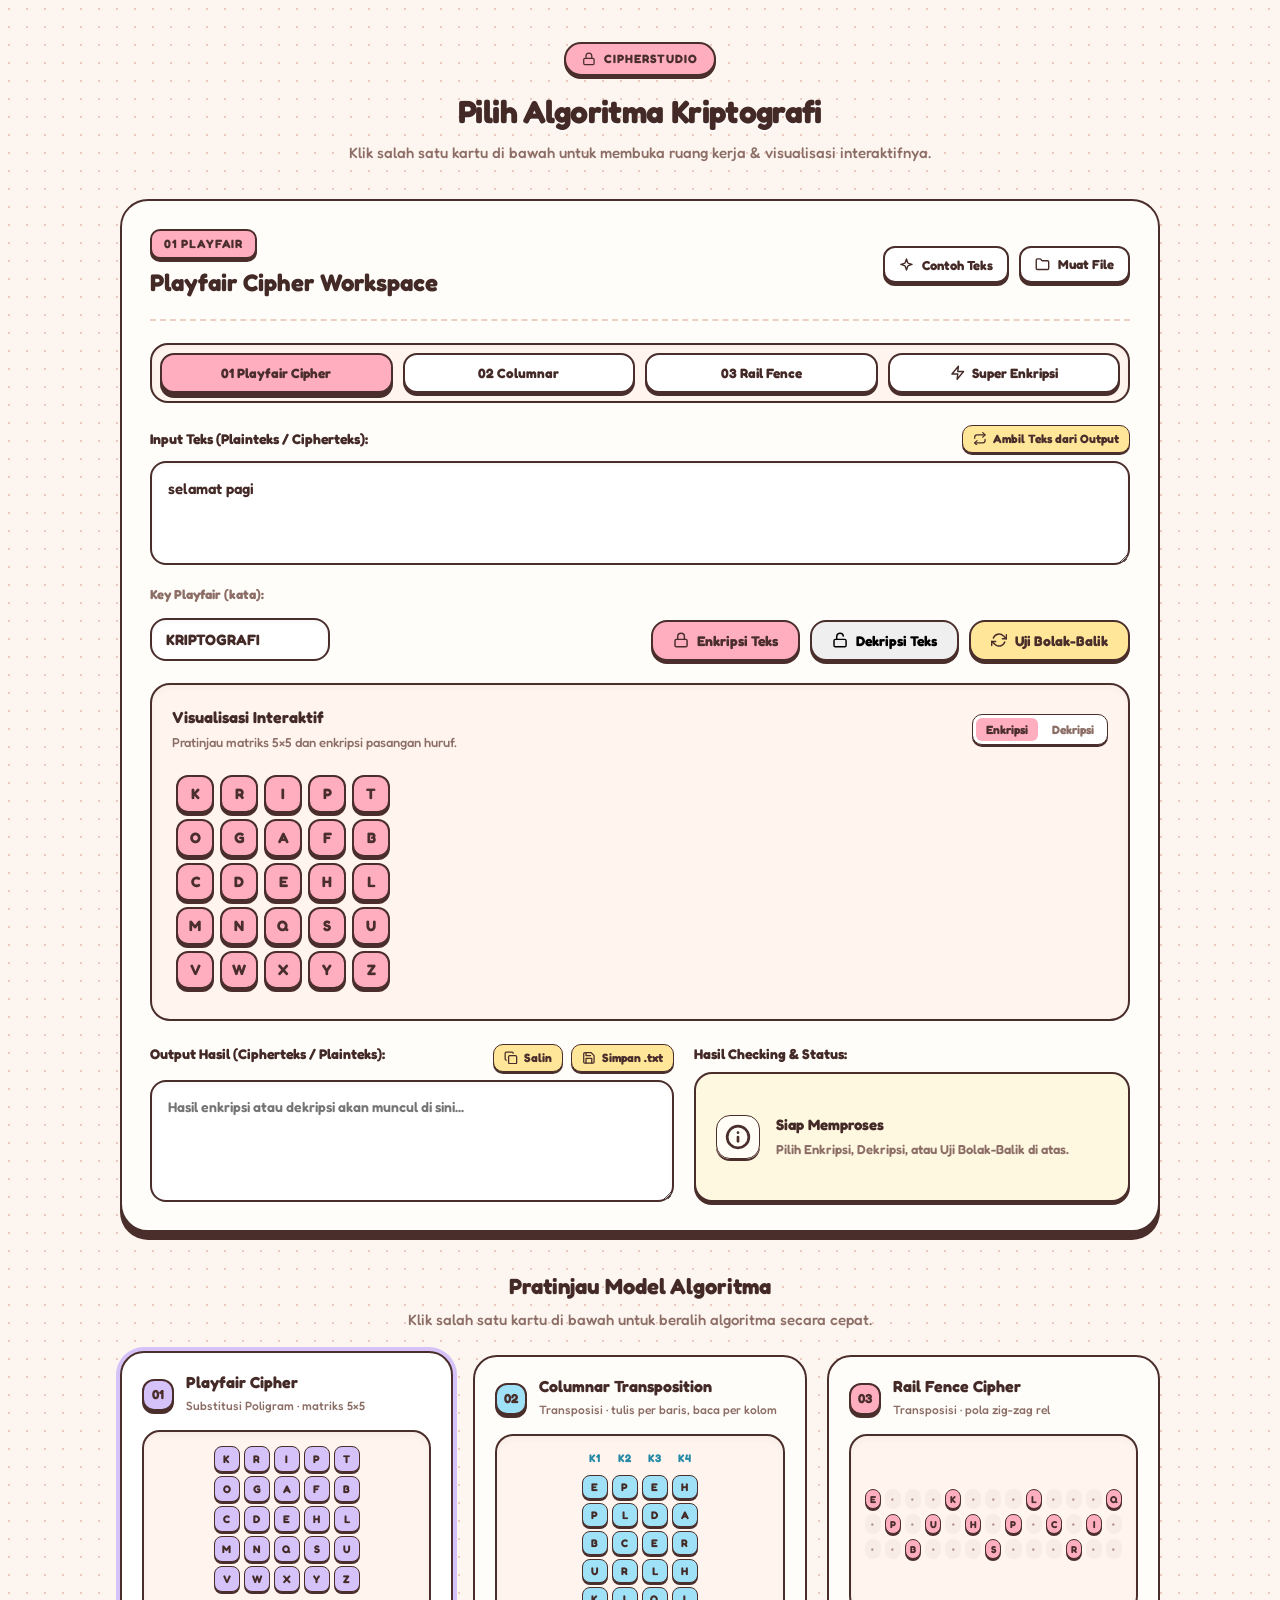
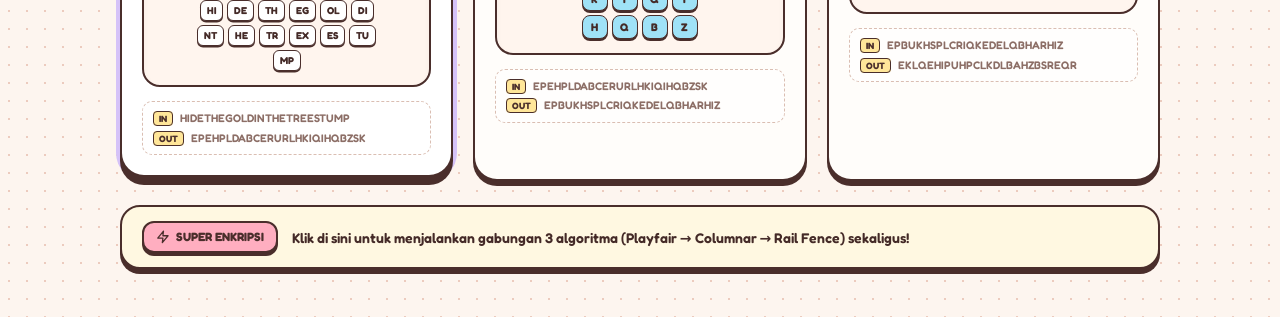
==== commit 76ab9d69: "Perbaikan visualisasi transposisi kolom, pembersihan teks keterangan, dan penambahan laporan proyek" ====
--- a/frontend/index.html
+++ b/frontend/index.html
@@ -100,8 +100,14 @@
       <!-- Visualisasi Interaktif (Zig-Zag / Matrix / Columnar) -->
       <div class="viz-section">
         <div class="viz-header">
-          <h3>Visualisasi Interaktif</h3>
-          <small class="text-muted" id="vizDesc">Pratinjau input pada matriks 5×5.</small>
+          <div class="viz-title-wrap">
+            <h3>Visualisasi Interaktif</h3>
+            <small class="text-muted" id="vizDesc">Pratinjau penulisan baris dan pembacaan per kolom.</small>
+          </div>
+          <div class="viz-mini-pills">
+            <button type="button" class="viz-pill active" id="btnVizEnc" title="Tampilkan visualisasi Enkripsi">Enkripsi</button>
+            <button type="button" class="viz-pill" id="btnVizDec" title="Tampilkan visualisasi Dekripsi">Dekripsi</button>
+          </div>
         </div>
         <div class="viz-content" id="vizContent"></div>
       </div>
--- a/frontend/style.css
+++ b/frontend/style.css
@@ -723,13 +723,45 @@
 }
 
 .viz-header {
-  margin-bottom: 14px;
-}
-
-.viz-header h3 {
+  display: flex;
+  justify-content: space-between;
+  align-items: center;
+  gap: 10px;
+  margin-bottom: 12px;
+}
+
+.viz-title-wrap h3 {
   font-size: 16px;
   font-weight: 700;
   color: var(--text-main);
+}
+
+.viz-mini-pills {
+  display: inline-flex;
+  gap: 4px;
+  background: #ffffff;
+  padding: 3px;
+  border-radius: 10px;
+  border: 1.5px solid var(--border-color);
+  box-shadow: 0 2px 0 var(--border-color);
+}
+
+.viz-pill {
+  border: none;
+  background: transparent;
+  padding: 4px 10px;
+  border-radius: 6px;
+  font-size: 12px;
+  font-weight: 700;
+  color: var(--text-muted);
+  cursor: pointer;
+  font-family: inherit;
+  transition: all 0.15s ease;
+}
+
+.viz-pill.active {
+  background: var(--pastel-pink);
+  color: var(--border-color);
 }
 
 .text-muted {
@@ -798,6 +830,19 @@
   box-shadow: none !important;
 }
 
+.viz-caption {
+  margin-top: 10px;
+  font-size: 13px;
+  color: var(--text-muted);
+  font-weight: 600;
+}
+
+.viz-caption strong {
+  color: var(--text-main);
+  font-family: 'JetBrains Mono', monospace;
+  font-size: 13.5px;
+}
+
 @keyframes popCell {
   0% { transform: scale(0.6); opacity: 0; }
   100% { transform: scale(1); opacity: 1; }
